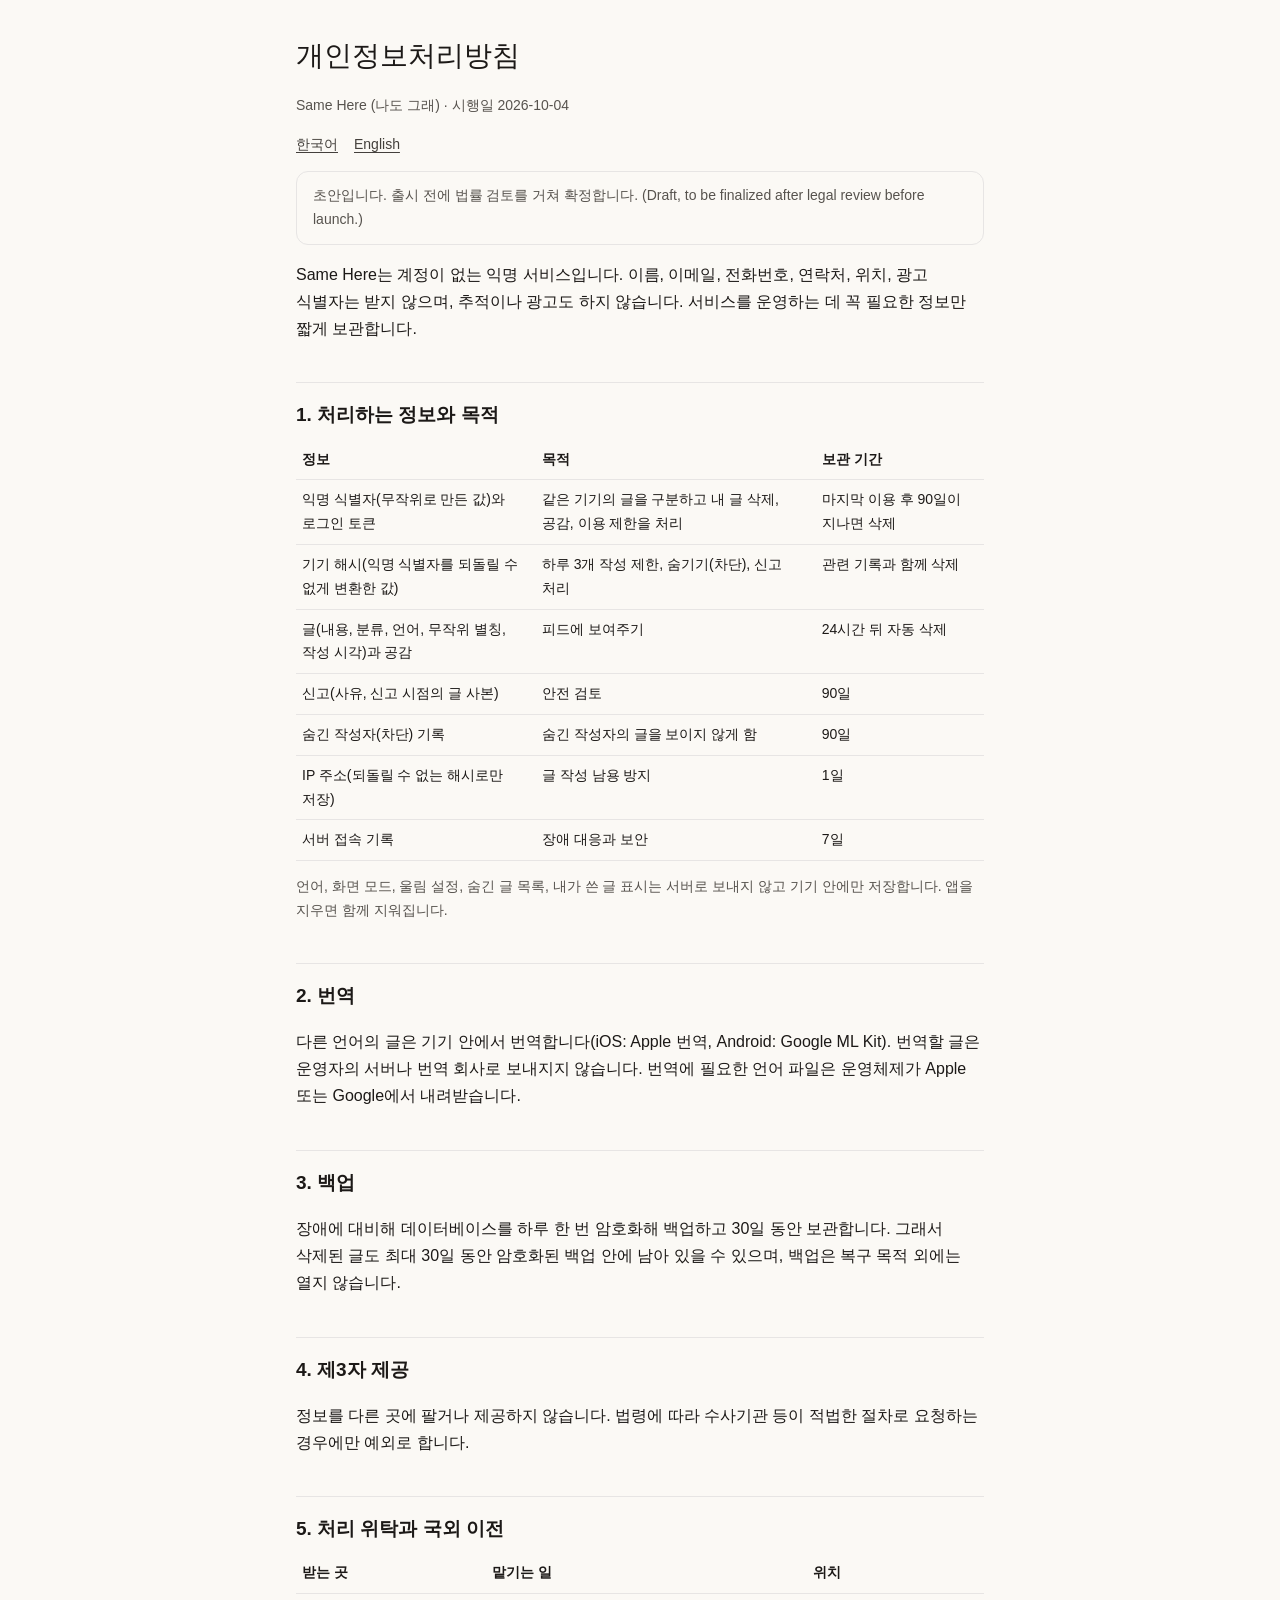
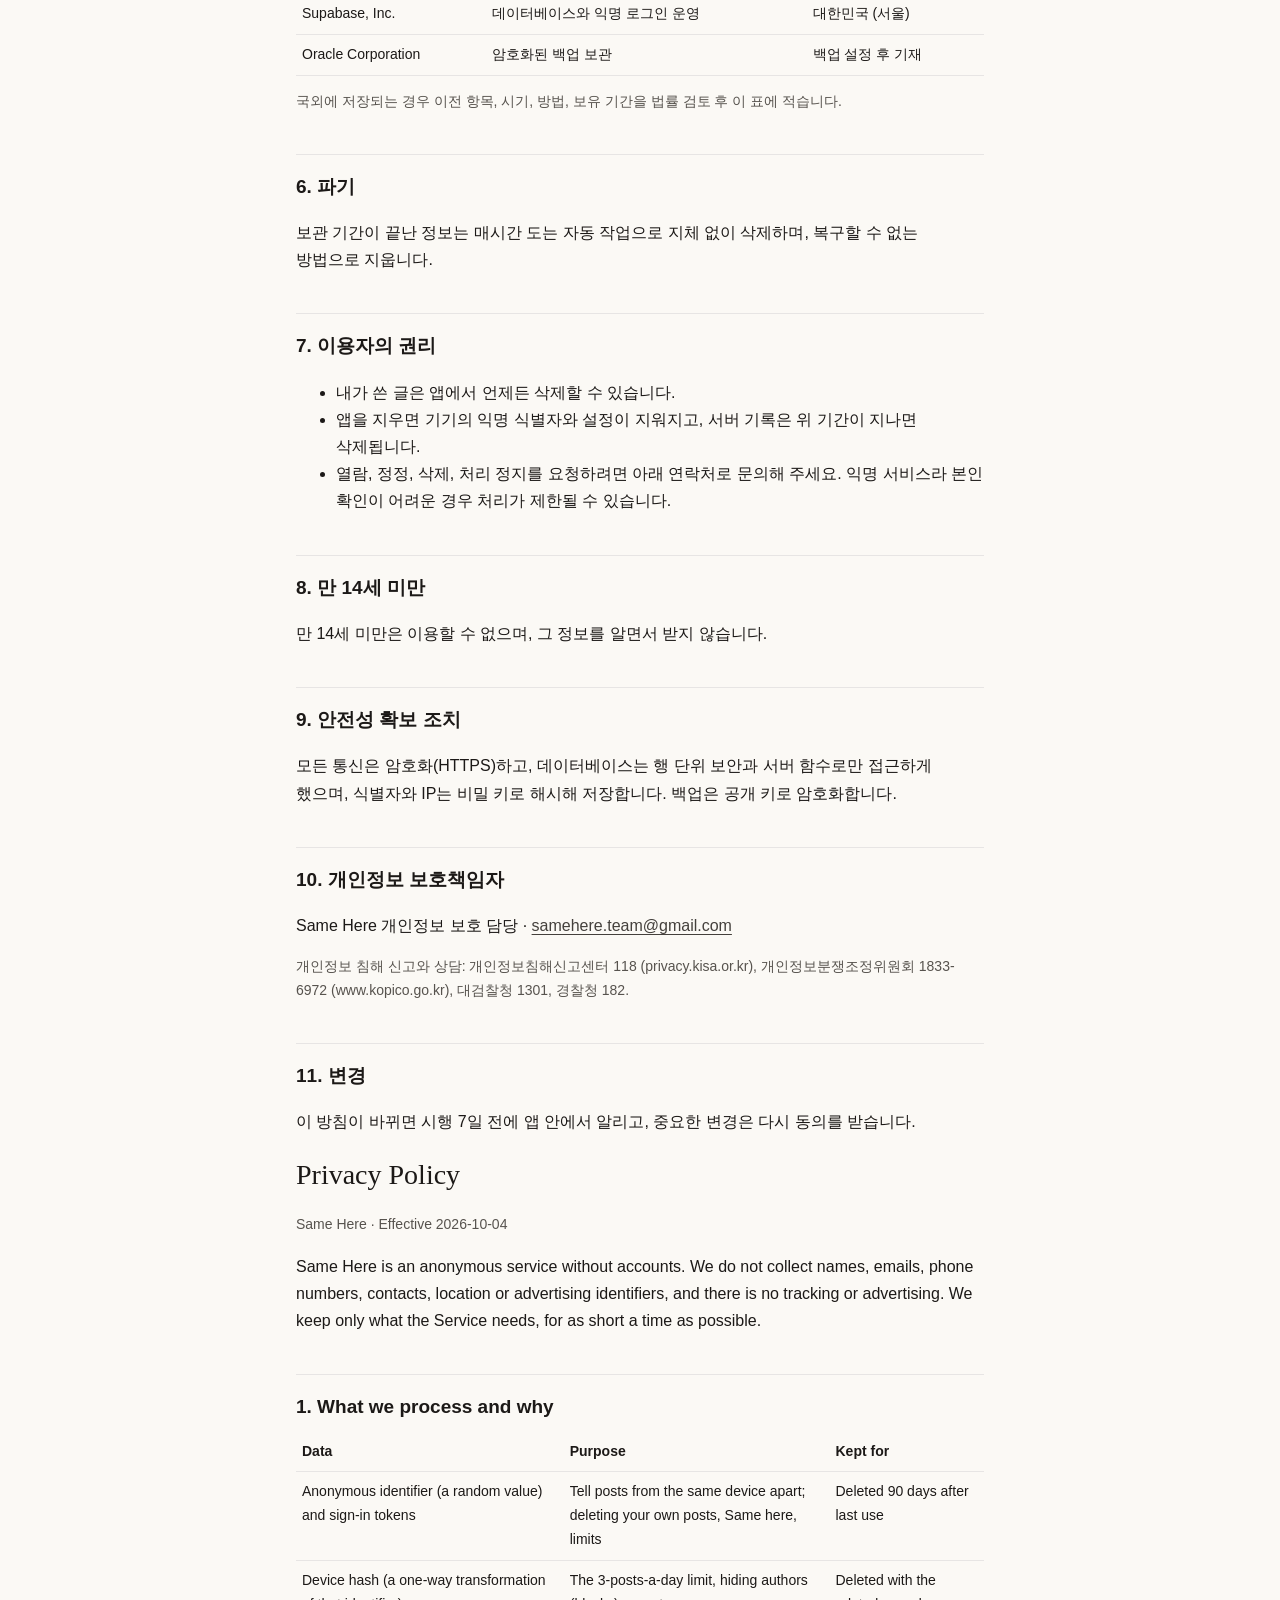
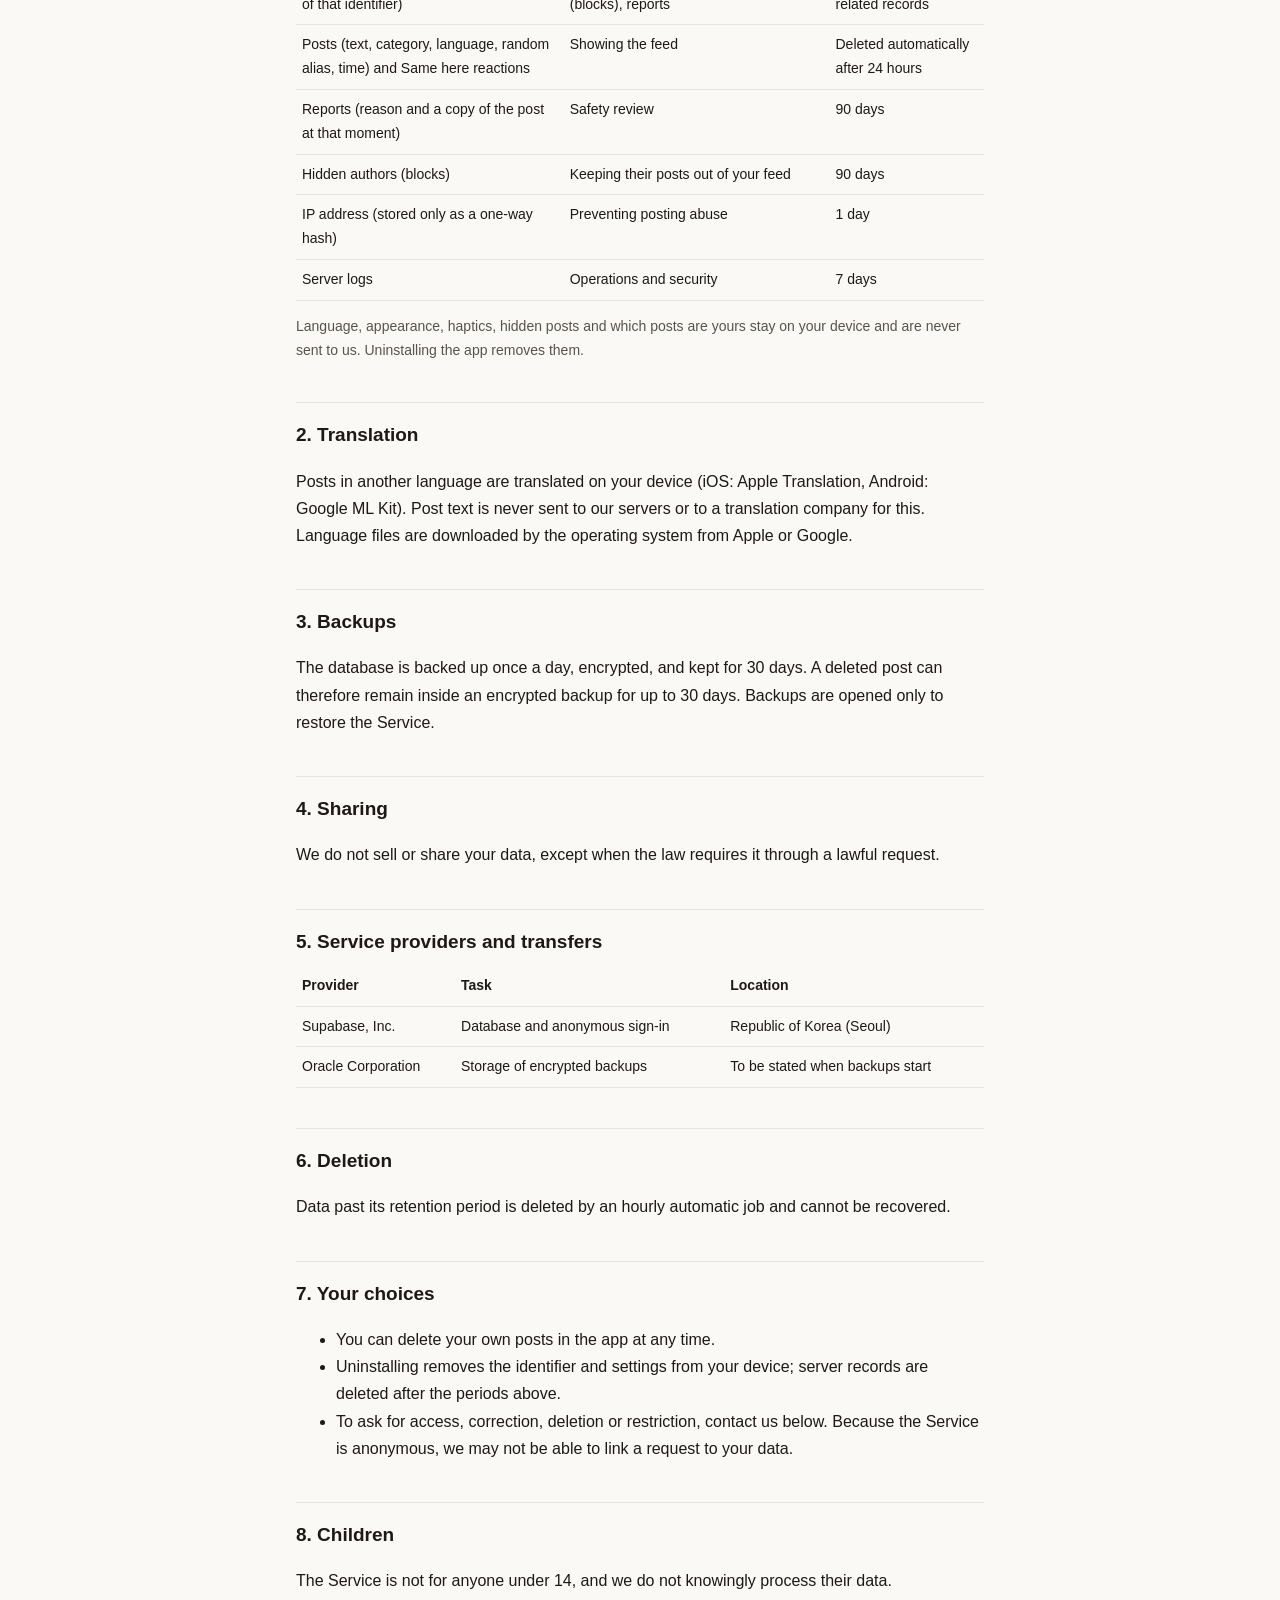
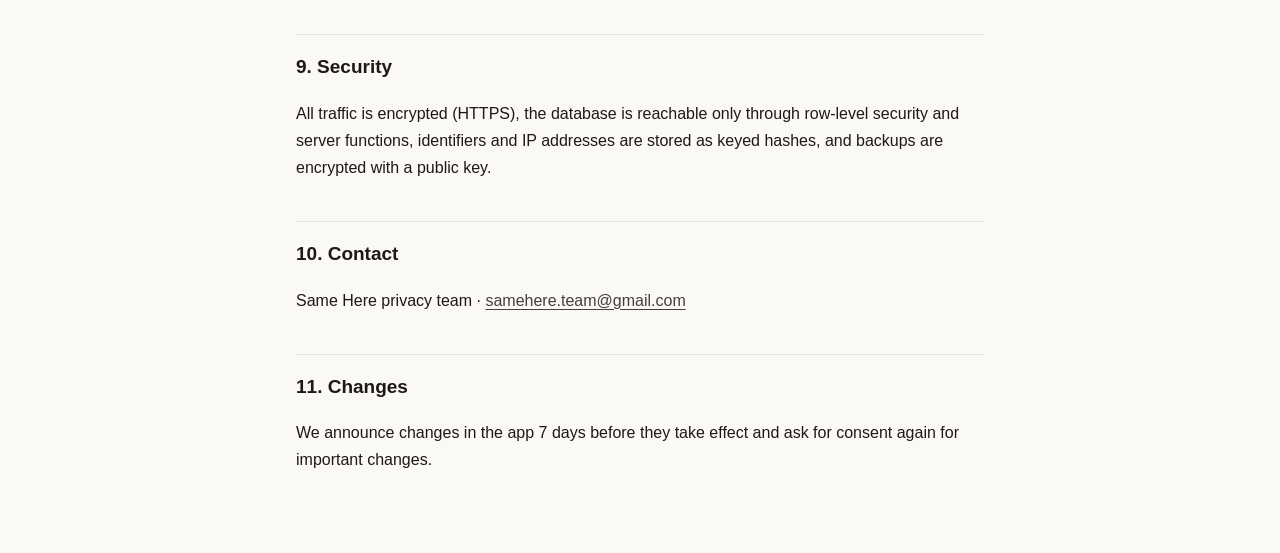
==== privacy.html @ fe58e5ba "Add files via upload" ====
<!doctype html>
<html lang="ko">
  <head>
    <meta charset="utf-8" />
    <meta name="viewport" content="width=device-width, initial-scale=1" />
    <title>개인정보처리방침 / Privacy Policy · Same Here</title>
    <link rel="stylesheet" href="style.css" />
  </head>
  <body>
    <main>
      <h1>개인정보처리방침</h1>
      <p class="meta">Same Here (나도 그래) · 시행일 2026-10-04</p>
      <nav class="lang"><a href="#ko">한국어</a><a href="#en">English</a></nav>
      <p class="draft">
        초안입니다. 출시 전에 법률 검토를 거쳐 확정합니다. (Draft, to be finalized after legal
        review before launch.)
      </p>

      <section id="ko" lang="ko">
        <p>
          Same Here는 계정이 없는 익명 서비스입니다. 이름, 이메일, 전화번호, 연락처, 위치, 광고
          식별자는 받지 않으며, 추적이나 광고도 하지 않습니다. 서비스를 운영하는 데 꼭 필요한 정보만
          짧게 보관합니다.
        </p>

        <h2>1. 처리하는 정보와 목적</h2>
        <table>
          <tr>
            <th>정보</th>
            <th>목적</th>
            <th>보관 기간</th>
          </tr>
          <tr>
            <td>익명 식별자(무작위로 만든 값)와 로그인 토큰</td>
            <td>같은 기기의 글을 구분하고 내 글 삭제, 공감, 이용 제한을 처리</td>
            <td>마지막 이용 후 90일이 지나면 삭제</td>
          </tr>
          <tr>
            <td>기기 해시(익명 식별자를 되돌릴 수 없게 변환한 값)</td>
            <td>하루 3개 작성 제한, 숨기기(차단), 신고 처리</td>
            <td>관련 기록과 함께 삭제</td>
          </tr>
          <tr>
            <td>글(내용, 분류, 언어, 무작위 별칭, 작성 시각)과 공감</td>
            <td>피드에 보여주기</td>
            <td>24시간 뒤 자동 삭제</td>
          </tr>
          <tr>
            <td>신고(사유, 신고 시점의 글 사본)</td>
            <td>안전 검토</td>
            <td>90일</td>
          </tr>
          <tr>
            <td>숨긴 작성자(차단) 기록</td>
            <td>숨긴 작성자의 글을 보이지 않게 함</td>
            <td>90일</td>
          </tr>
          <tr>
            <td>IP 주소(되돌릴 수 없는 해시로만 저장)</td>
            <td>글 작성 남용 방지</td>
            <td>1일</td>
          </tr>
          <tr>
            <td>서버 접속 기록</td>
            <td>장애 대응과 보안</td>
            <td>7일</td>
          </tr>
        </table>
        <p class="note">
          언어, 화면 모드, 울림 설정, 숨긴 글 목록, 내가 쓴 글 표시는 서버로 보내지 않고 기기 안에만
          저장합니다. 앱을 지우면 함께 지워집니다.
        </p>

        <h2>2. 번역</h2>
        <p>
          다른 언어의 글은 기기 안에서 번역합니다(iOS: Apple 번역, Android: Google ML Kit). 번역할
          글은 운영자의 서버나 번역 회사로 보내지지 않습니다. 번역에 필요한 언어 파일은 운영체제가
          Apple 또는 Google에서 내려받습니다.
        </p>

        <h2>3. 백업</h2>
        <p>
          장애에 대비해 데이터베이스를 하루 한 번 암호화해 백업하고 30일 동안 보관합니다. 그래서
          삭제된 글도 최대 30일 동안 암호화된 백업 안에 남아 있을 수 있으며, 백업은 복구 목적 외에는
          열지 않습니다.
        </p>

        <h2>4. 제3자 제공</h2>
        <p>
          정보를 다른 곳에 팔거나 제공하지 않습니다. 법령에 따라 수사기관 등이 적법한 절차로
          요청하는 경우에만 예외로 합니다.
        </p>

        <h2>5. 처리 위탁과 국외 이전</h2>
        <table>
          <tr>
            <th>받는 곳</th>
            <th>맡기는 일</th>
            <th>위치</th>
          </tr>
          <tr>
            <td>Supabase, Inc.</td>
            <td>데이터베이스와 익명 로그인 운영</td>
            <td>대한민국 (서울)</td>
          </tr>
          <tr>
            <td>Oracle Corporation</td>
            <td>암호화된 백업 보관</td>
            <td>백업 설정 후 기재</td>
          </tr>
        </table>
        <p class="note">
          국외에 저장되는 경우 이전 항목, 시기, 방법, 보유 기간을 법률 검토 후 이 표에 적습니다.
        </p>

        <h2>6. 파기</h2>
        <p>
          보관 기간이 끝난 정보는 매시간 도는 자동 작업으로 지체 없이 삭제하며, 복구할 수 없는
          방법으로 지웁니다.
        </p>

        <h2>7. 이용자의 권리</h2>
        <ul>
          <li>내가 쓴 글은 앱에서 언제든 삭제할 수 있습니다.</li>
          <li>
            앱을 지우면 기기의 익명 식별자와 설정이 지워지고, 서버 기록은 위 기간이 지나면
            삭제됩니다.
          </li>
          <li>
            열람, 정정, 삭제, 처리 정지를 요청하려면 아래 연락처로 문의해 주세요. 익명 서비스라 본인
            확인이 어려운 경우 처리가 제한될 수 있습니다.
          </li>
        </ul>

        <h2>8. 만 14세 미만</h2>
        <p>만 14세 미만은 이용할 수 없으며, 그 정보를 알면서 받지 않습니다.</p>

        <h2>9. 안전성 확보 조치</h2>
        <p>
          모든 통신은 암호화(HTTPS)하고, 데이터베이스는 행 단위 보안과 서버 함수로만 접근하게
          했으며, 식별자와 IP는 비밀 키로 해시해 저장합니다. 백업은 공개 키로 암호화합니다.
        </p>

        <h2>10. 개인정보 보호책임자</h2>
        <p>
          Same Here 개인정보 보호 담당 ·
          <a href="mailto:samehere.team@gmail.com">samehere.team@gmail.com</a>
        </p>
        <p class="note">
          개인정보 침해 신고와 상담: 개인정보침해신고센터 118 (privacy.kisa.or.kr),
          개인정보분쟁조정위원회 1833-6972 (www.kopico.go.kr), 대검찰청 1301, 경찰청 182.
        </p>

        <h2>11. 변경</h2>
        <p>이 방침이 바뀌면 시행 7일 전에 앱 안에서 알리고, 중요한 변경은 다시 동의를 받습니다.</p>
      </section>

      <section id="en" lang="en">
        <h1>Privacy Policy</h1>
        <p class="meta">Same Here · Effective 2026-10-04</p>
        <p>
          Same Here is an anonymous service without accounts. We do not collect names, emails, phone
          numbers, contacts, location or advertising identifiers, and there is no tracking or
          advertising. We keep only what the Service needs, for as short a time as possible.
        </p>

        <h2>1. What we process and why</h2>
        <table>
          <tr>
            <th>Data</th>
            <th>Purpose</th>
            <th>Kept for</th>
          </tr>
          <tr>
            <td>Anonymous identifier (a random value) and sign-in tokens</td>
            <td>
              Tell posts from the same device apart; deleting your own posts, Same here, limits
            </td>
            <td>Deleted 90 days after last use</td>
          </tr>
          <tr>
            <td>Device hash (a one-way transformation of that identifier)</td>
            <td>The 3-posts-a-day limit, hiding authors (blocks), reports</td>
            <td>Deleted with the related records</td>
          </tr>
          <tr>
            <td>Posts (text, category, language, random alias, time) and Same here reactions</td>
            <td>Showing the feed</td>
            <td>Deleted automatically after 24 hours</td>
          </tr>
          <tr>
            <td>Reports (reason and a copy of the post at that moment)</td>
            <td>Safety review</td>
            <td>90 days</td>
          </tr>
          <tr>
            <td>Hidden authors (blocks)</td>
            <td>Keeping their posts out of your feed</td>
            <td>90 days</td>
          </tr>
          <tr>
            <td>IP address (stored only as a one-way hash)</td>
            <td>Preventing posting abuse</td>
            <td>1 day</td>
          </tr>
          <tr>
            <td>Server logs</td>
            <td>Operations and security</td>
            <td>7 days</td>
          </tr>
        </table>
        <p class="note">
          Language, appearance, haptics, hidden posts and which posts are yours stay on your device
          and are never sent to us. Uninstalling the app removes them.
        </p>

        <h2>2. Translation</h2>
        <p>
          Posts in another language are translated on your device (iOS: Apple Translation, Android:
          Google ML Kit). Post text is never sent to our servers or to a translation company for
          this. Language files are downloaded by the operating system from Apple or Google.
        </p>

        <h2>3. Backups</h2>
        <p>
          The database is backed up once a day, encrypted, and kept for 30 days. A deleted post can
          therefore remain inside an encrypted backup for up to 30 days. Backups are opened only to
          restore the Service.
        </p>

        <h2>4. Sharing</h2>
        <p>
          We do not sell or share your data, except when the law requires it through a lawful
          request.
        </p>

        <h2>5. Service providers and transfers</h2>
        <table>
          <tr>
            <th>Provider</th>
            <th>Task</th>
            <th>Location</th>
          </tr>
          <tr>
            <td>Supabase, Inc.</td>
            <td>Database and anonymous sign-in</td>
            <td>Republic of Korea (Seoul)</td>
          </tr>
          <tr>
            <td>Oracle Corporation</td>
            <td>Storage of encrypted backups</td>
            <td>To be stated when backups start</td>
          </tr>
        </table>

        <h2>6. Deletion</h2>
        <p>
          Data past its retention period is deleted by an hourly automatic job and cannot be
          recovered.
        </p>

        <h2>7. Your choices</h2>
        <ul>
          <li>You can delete your own posts in the app at any time.</li>
          <li>
            Uninstalling removes the identifier and settings from your device; server records are
            deleted after the periods above.
          </li>
          <li>
            To ask for access, correction, deletion or restriction, contact us below. Because the
            Service is anonymous, we may not be able to link a request to your data.
          </li>
        </ul>

        <h2>8. Children</h2>
        <p>The Service is not for anyone under 14, and we do not knowingly process their data.</p>

        <h2>9. Security</h2>
        <p>
          All traffic is encrypted (HTTPS), the database is reachable only through row-level
          security and server functions, identifiers and IP addresses are stored as keyed hashes,
          and backups are encrypted with a public key.
        </p>

        <h2>10. Contact</h2>
        <p>
          Same Here privacy team ·
          <a href="mailto:samehere.team@gmail.com">samehere.team@gmail.com</a>
        </p>

        <h2>11. Changes</h2>
        <p>
          We announce changes in the app 7 days before they take effect and ask for consent again
          for important changes.
        </p>
      </section>
    </main>
  </body>
</html>
---- style.css ----
/* Same Here static pages (roadmap 5.2, D-141). Palette from 02_BRAND_IDENTITY.md; no blue,
   no web fonts, no scripts, no trackers. */
:root {
  --canvas: #fbf9f5;
  --ink: #1c1917;
  --muted: #57534e;
  --line: #e7e5e4;
  --accent: #44403c;
}
@media (prefers-color-scheme: dark) {
  :root {
    --canvas: #161615;
    --ink: #f5f5f4;
    --muted: #a8a29e;
    --line: #292524;
    --accent: #d6d3d1;
  }
}
* {
  box-sizing: border-box;
}
body {
  margin: 0;
  background: var(--canvas);
  color: var(--ink);
  font-family:
    -apple-system, BlinkMacSystemFont, 'Apple SD Gothic Neo', 'Pretendard', 'Noto Sans KR',
    'Segoe UI', sans-serif;
  font-size: 16px;
  line-height: 1.7;
  word-break: keep-all;
}
main {
  max-width: 720px;
  margin: 0 auto;
  padding: 32px 16px 64px;
}
h1 {
  font-family: Georgia, 'Times New Roman', serif;
  font-weight: 500;
  font-size: 28px;
  margin: 0 0 4px;
}
h2 {
  font-size: 19px;
  margin: 40px 0 8px;
  padding-top: 16px;
  border-top: 1px solid var(--line);
}
h3 {
  font-size: 16px;
  margin: 24px 0 4px;
}
p,
li {
  color: var(--ink);
}
.meta,
.note {
  color: var(--muted);
  font-size: 14px;
}
a {
  color: var(--accent);
  text-decoration: underline;
  text-underline-offset: 3px;
}
nav.lang {
  display: flex;
  gap: 16px;
  margin: 16px 0 8px;
  font-size: 14px;
}
.draft {
  border: 1px solid var(--line);
  border-radius: 12px;
  padding: 12px 16px;
  color: var(--muted);
  font-size: 14px;
}
table {
  border-collapse: collapse;
  width: 100%;
  font-size: 14px;
}
th,
td {
  border-bottom: 1px solid var(--line);
  padding: 8px 6px;
  text-align: left;
  vertical-align: top;
}
.disclaimer {
  font-size: 13px;
  color: var(--muted);
}
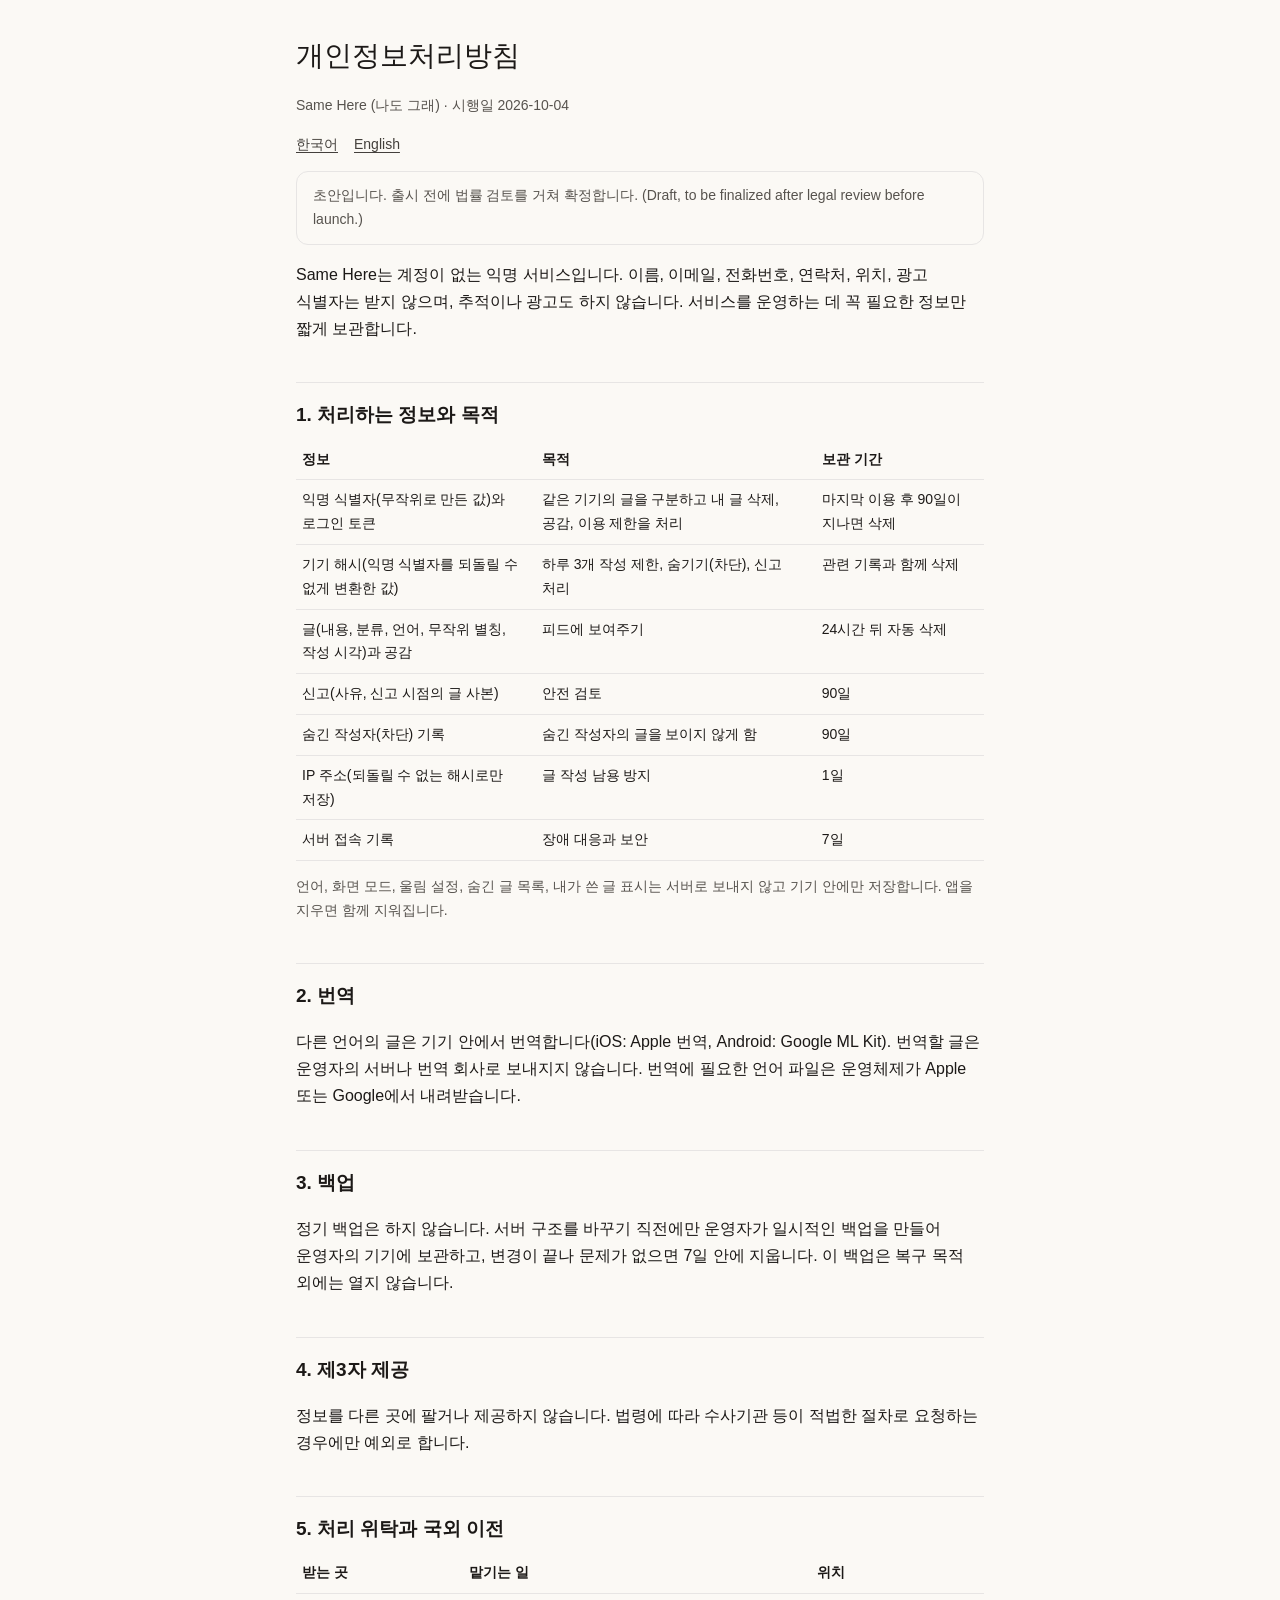
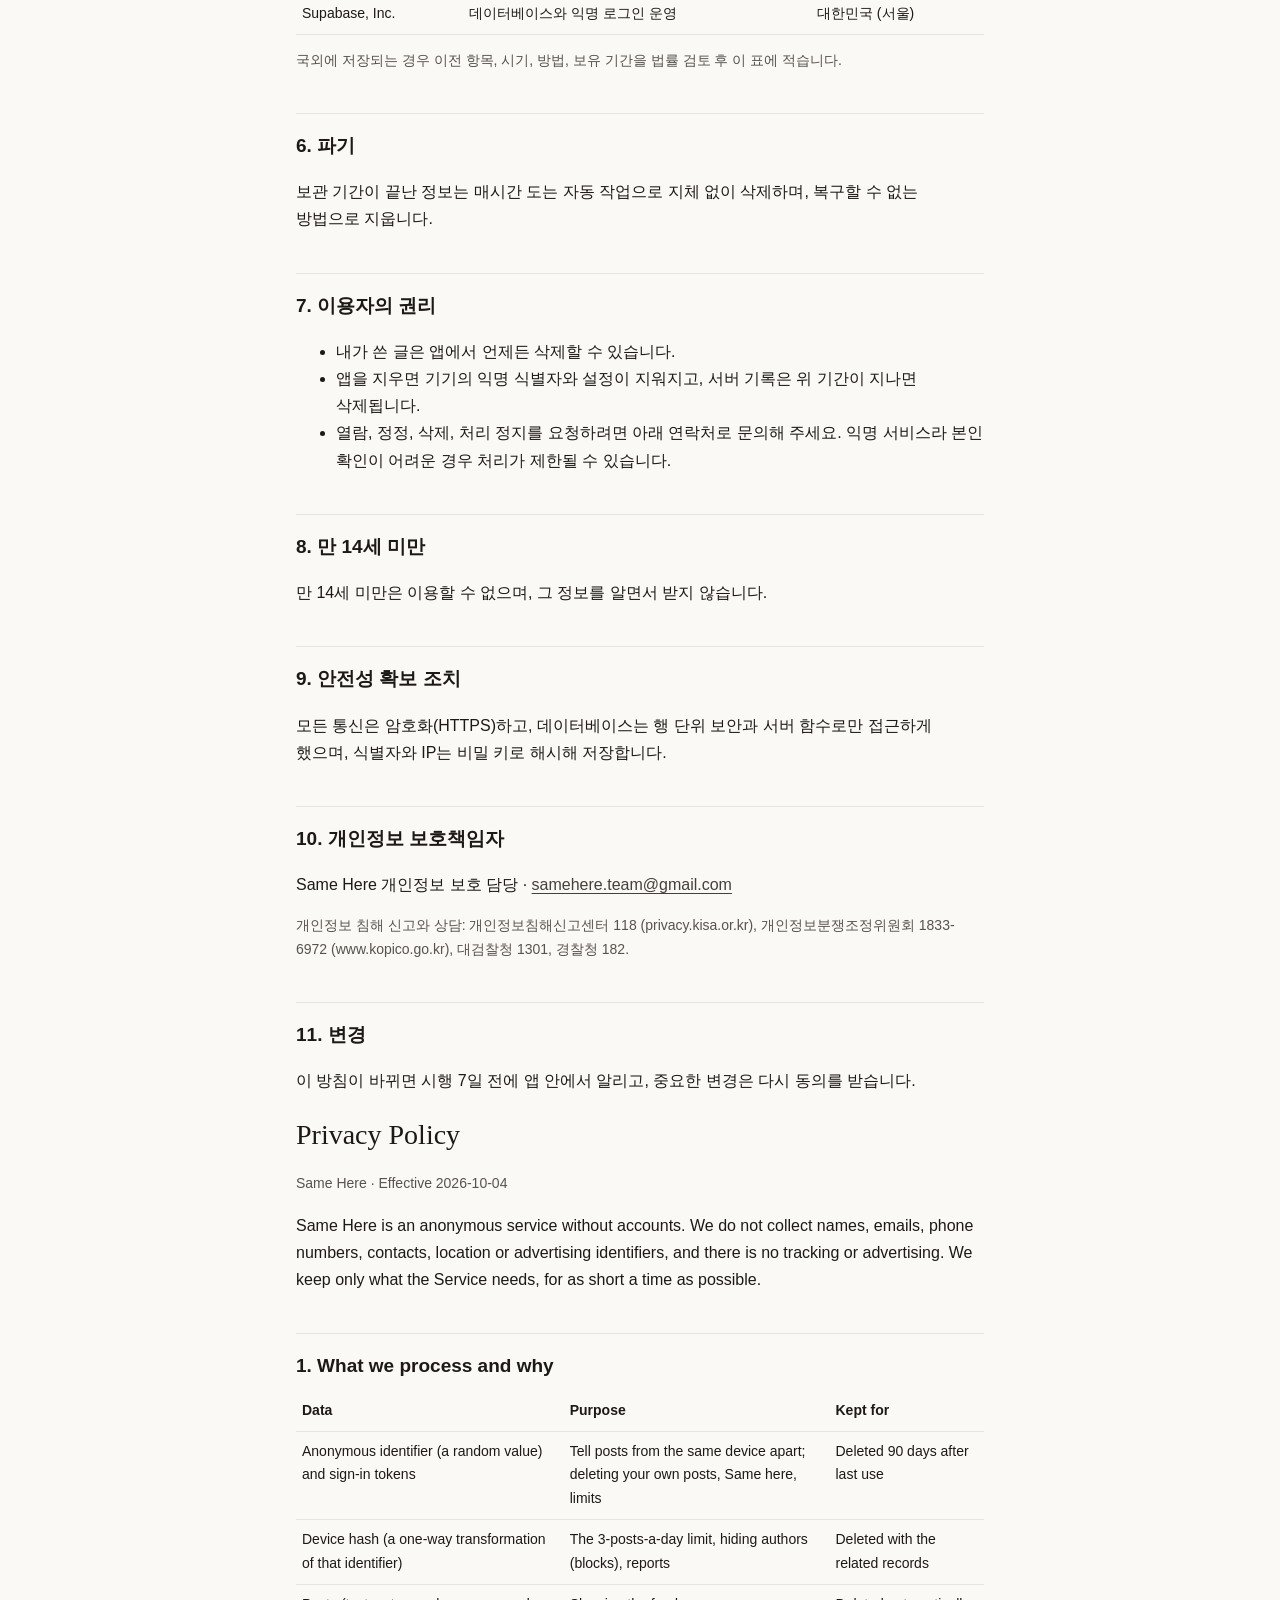
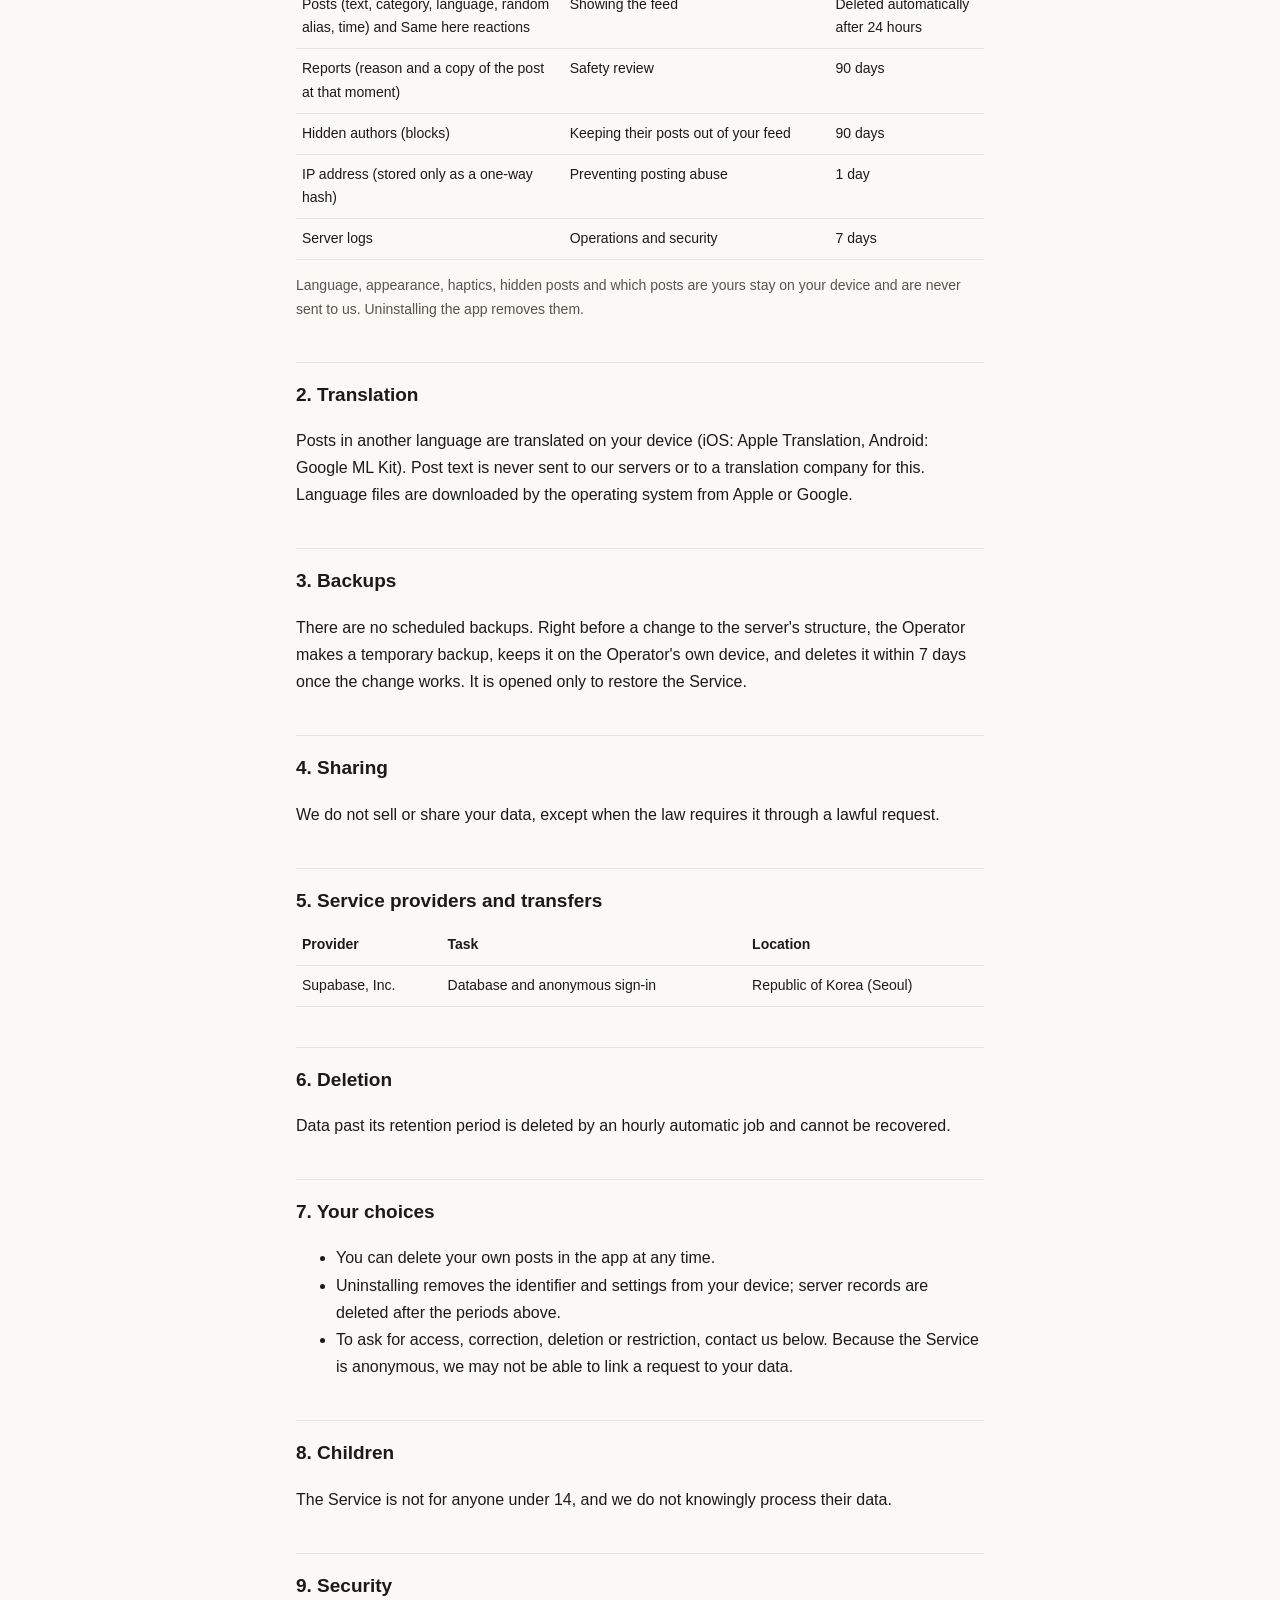
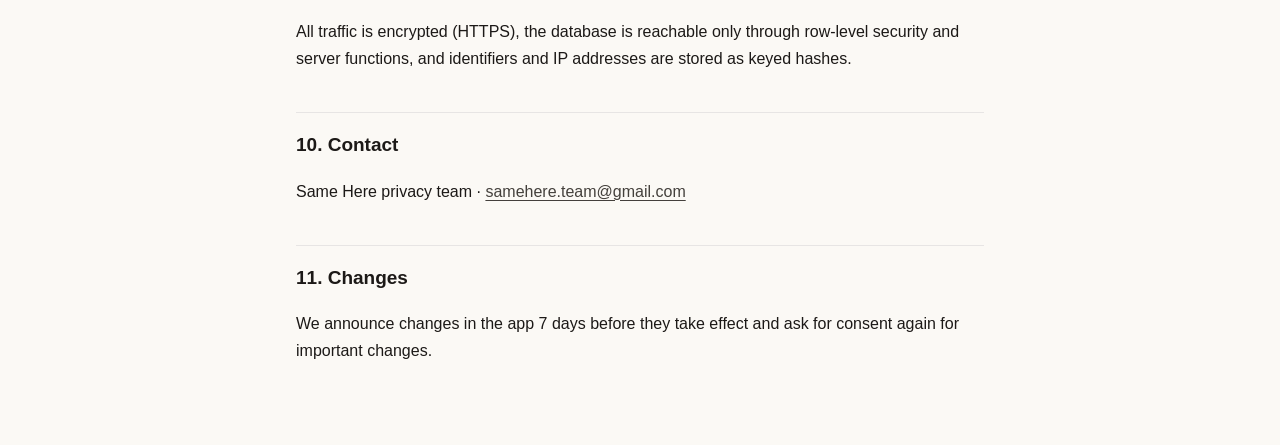
==== commit 9078cbe6: "Add files via upload" ====
--- a/privacy.html
+++ b/privacy.html
@@ -80,9 +80,9 @@
 
         <h2>3. 백업</h2>
         <p>
-          장애에 대비해 데이터베이스를 하루 한 번 암호화해 백업하고 30일 동안 보관합니다. 그래서
-          삭제된 글도 최대 30일 동안 암호화된 백업 안에 남아 있을 수 있으며, 백업은 복구 목적 외에는
-          열지 않습니다.
+          정기 백업은 하지 않습니다. 서버 구조를 바꾸기 직전에만 운영자가 일시적인 백업을 만들어
+          운영자의 기기에 보관하고, 변경이 끝나 문제가 없으면 7일 안에 지웁니다. 이 백업은 복구 목적
+          외에는 열지 않습니다.
         </p>
 
         <h2>4. 제3자 제공</h2>
@@ -103,11 +103,6 @@
             <td>데이터베이스와 익명 로그인 운영</td>
             <td>대한민국 (서울)</td>
           </tr>
-          <tr>
-            <td>Oracle Corporation</td>
-            <td>암호화된 백업 보관</td>
-            <td>백업 설정 후 기재</td>
-          </tr>
         </table>
         <p class="note">
           국외에 저장되는 경우 이전 항목, 시기, 방법, 보유 기간을 법률 검토 후 이 표에 적습니다.
@@ -138,7 +133,7 @@
         <h2>9. 안전성 확보 조치</h2>
         <p>
           모든 통신은 암호화(HTTPS)하고, 데이터베이스는 행 단위 보안과 서버 함수로만 접근하게
-          했으며, 식별자와 IP는 비밀 키로 해시해 저장합니다. 백업은 공개 키로 암호화합니다.
+          했으며, 식별자와 IP는 비밀 키로 해시해 저장합니다.
         </p>
 
         <h2>10. 개인정보 보호책임자</h2>
@@ -223,9 +218,9 @@
 
         <h2>3. Backups</h2>
         <p>
-          The database is backed up once a day, encrypted, and kept for 30 days. A deleted post can
-          therefore remain inside an encrypted backup for up to 30 days. Backups are opened only to
-          restore the Service.
+          There are no scheduled backups. Right before a change to the server's structure, the
+          Operator makes a temporary backup, keeps it on the Operator's own device, and deletes it
+          within 7 days once the change works. It is opened only to restore the Service.
         </p>
 
         <h2>4. Sharing</h2>
@@ -246,11 +241,6 @@
             <td>Database and anonymous sign-in</td>
             <td>Republic of Korea (Seoul)</td>
           </tr>
-          <tr>
-            <td>Oracle Corporation</td>
-            <td>Storage of encrypted backups</td>
-            <td>To be stated when backups start</td>
-          </tr>
         </table>
 
         <h2>6. Deletion</h2>
@@ -278,8 +268,8 @@
         <h2>9. Security</h2>
         <p>
           All traffic is encrypted (HTTPS), the database is reachable only through row-level
-          security and server functions, identifiers and IP addresses are stored as keyed hashes,
-          and backups are encrypted with a public key.
+          security and server functions, and identifiers and IP addresses are stored as keyed
+          hashes.
         </p>
 
         <h2>10. Contact</h2>
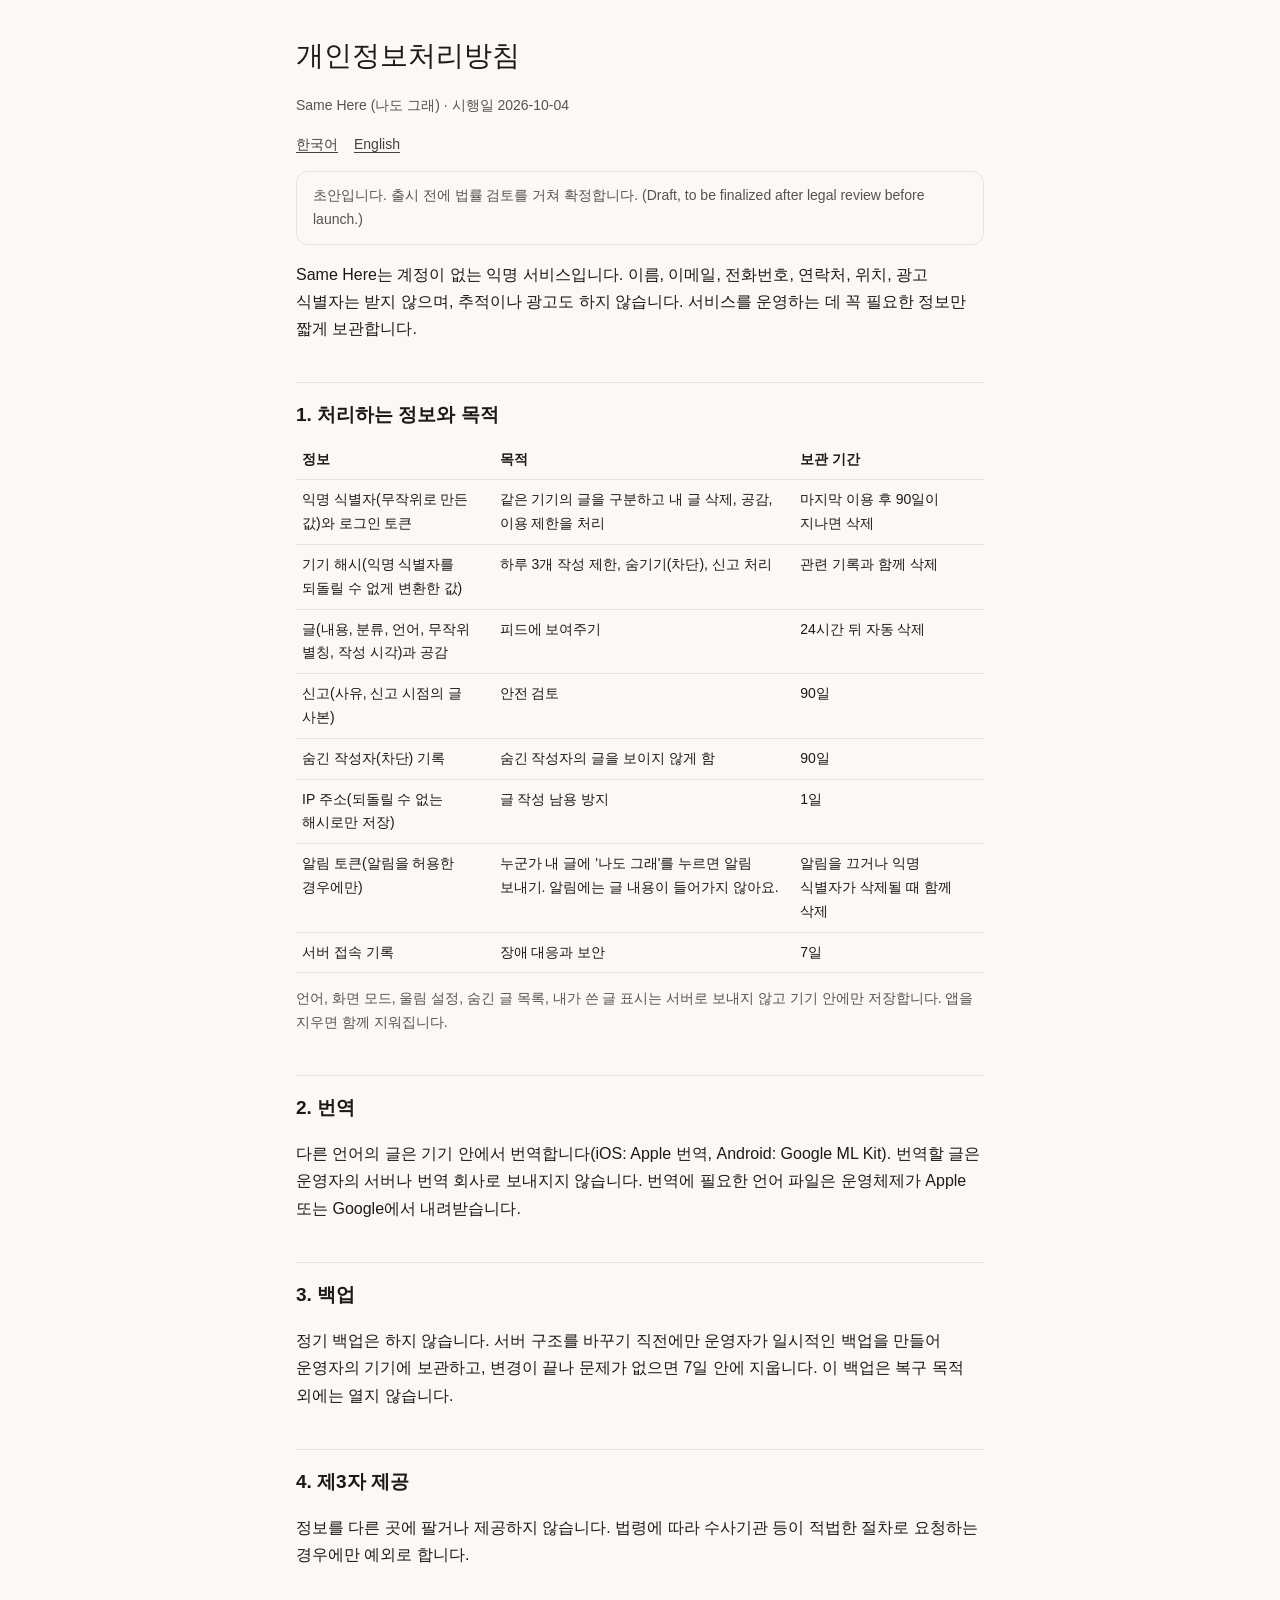
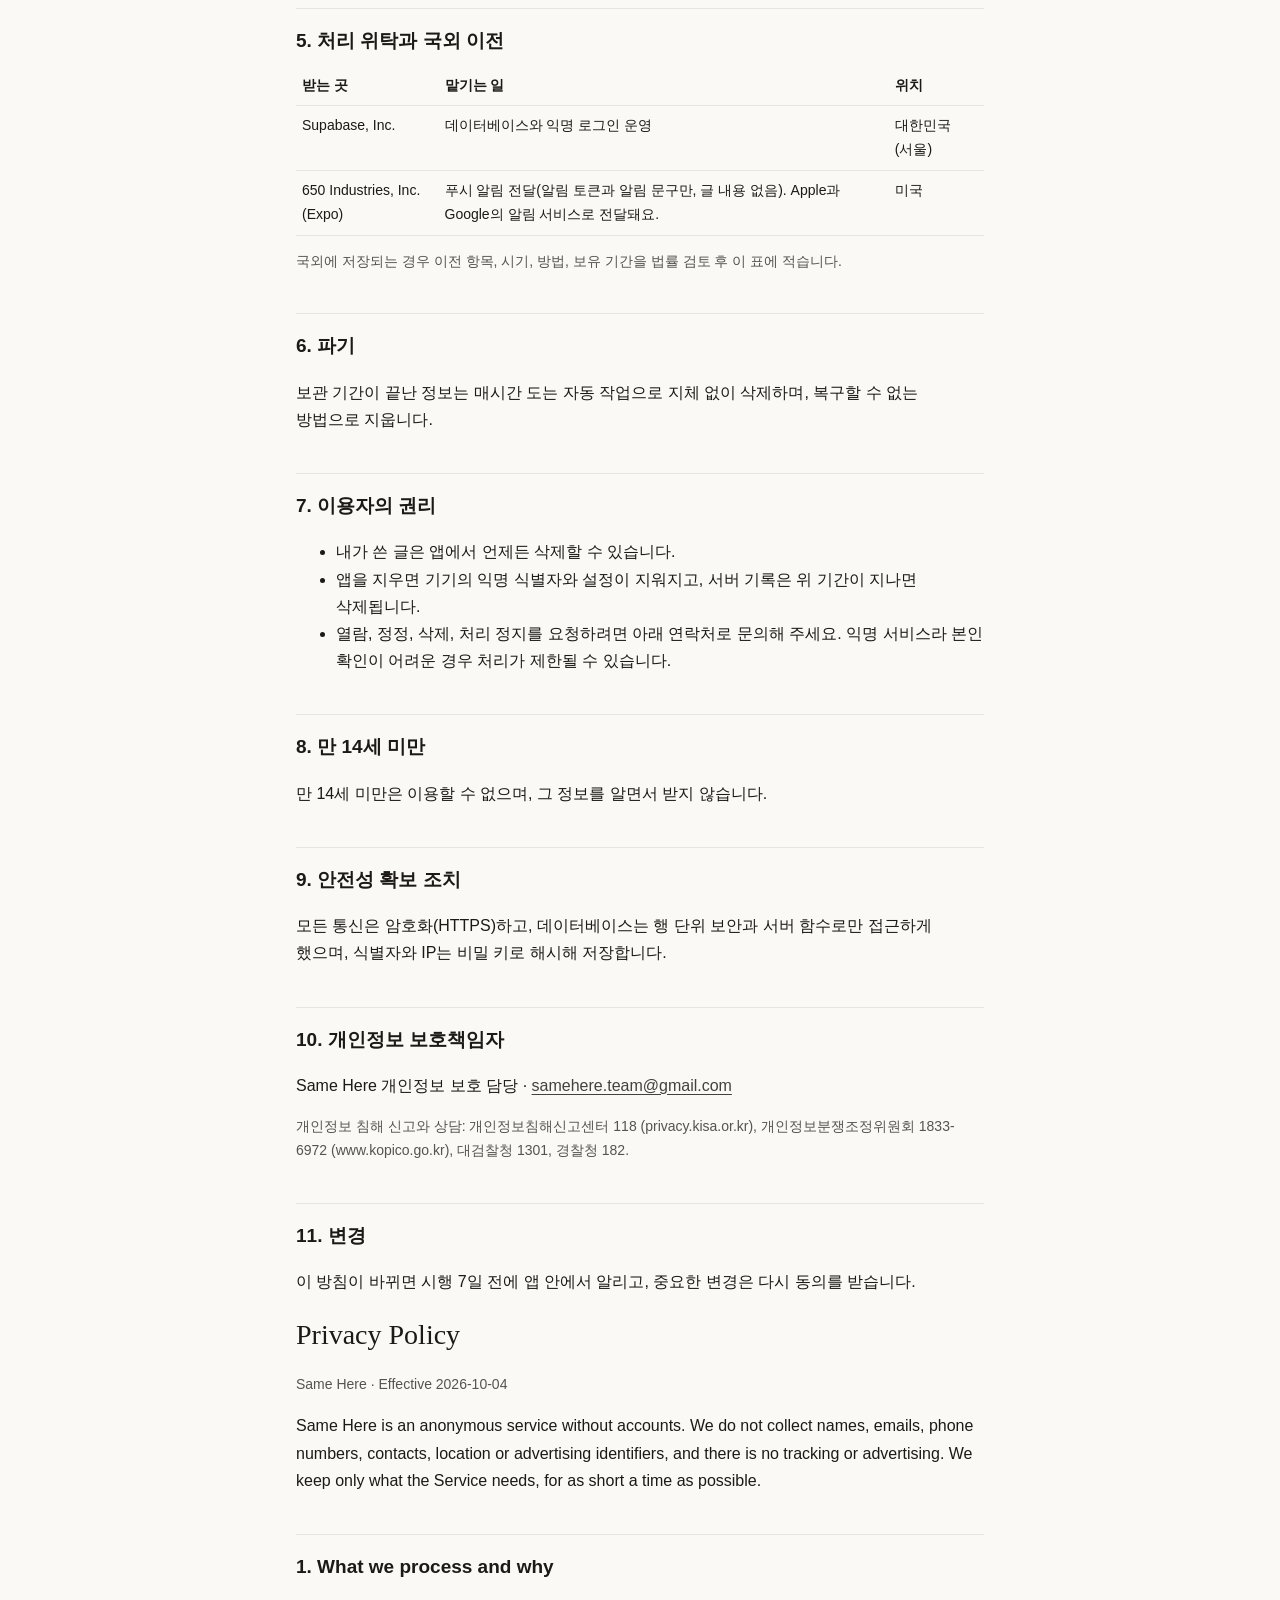
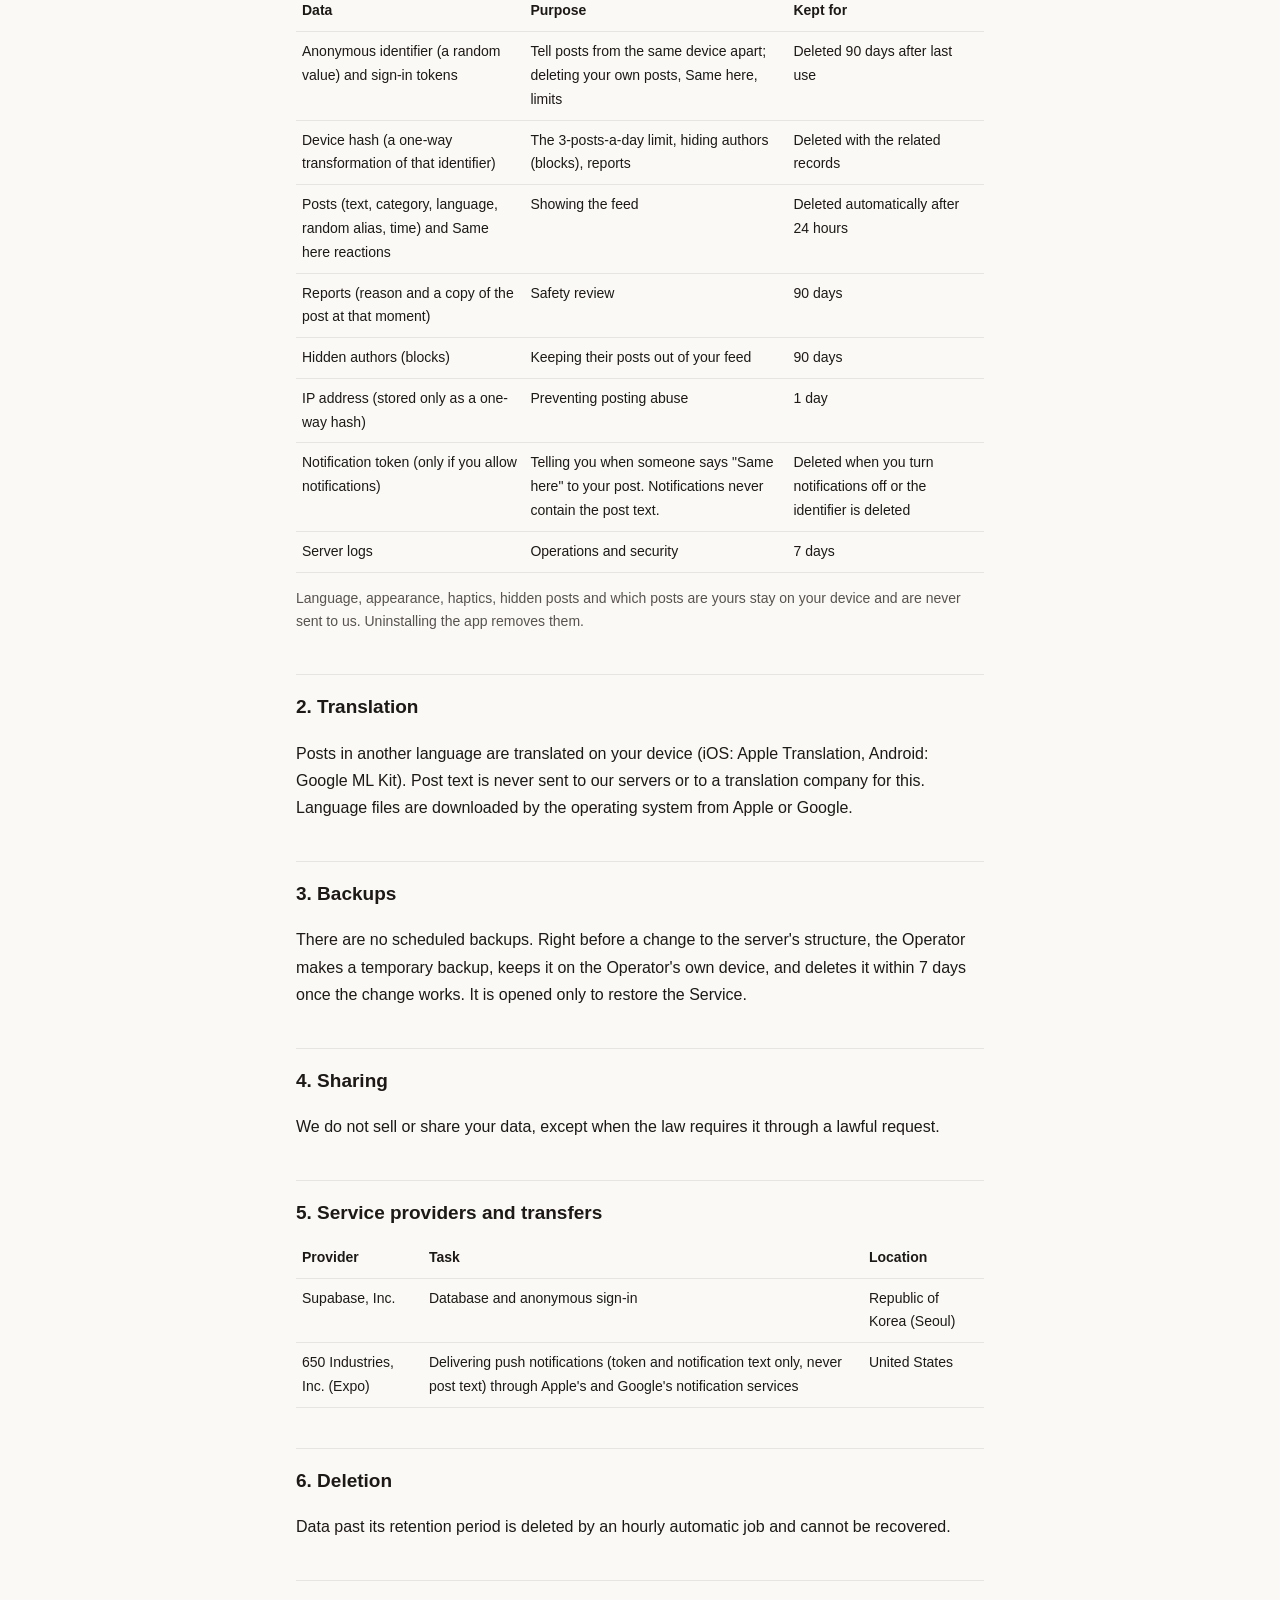
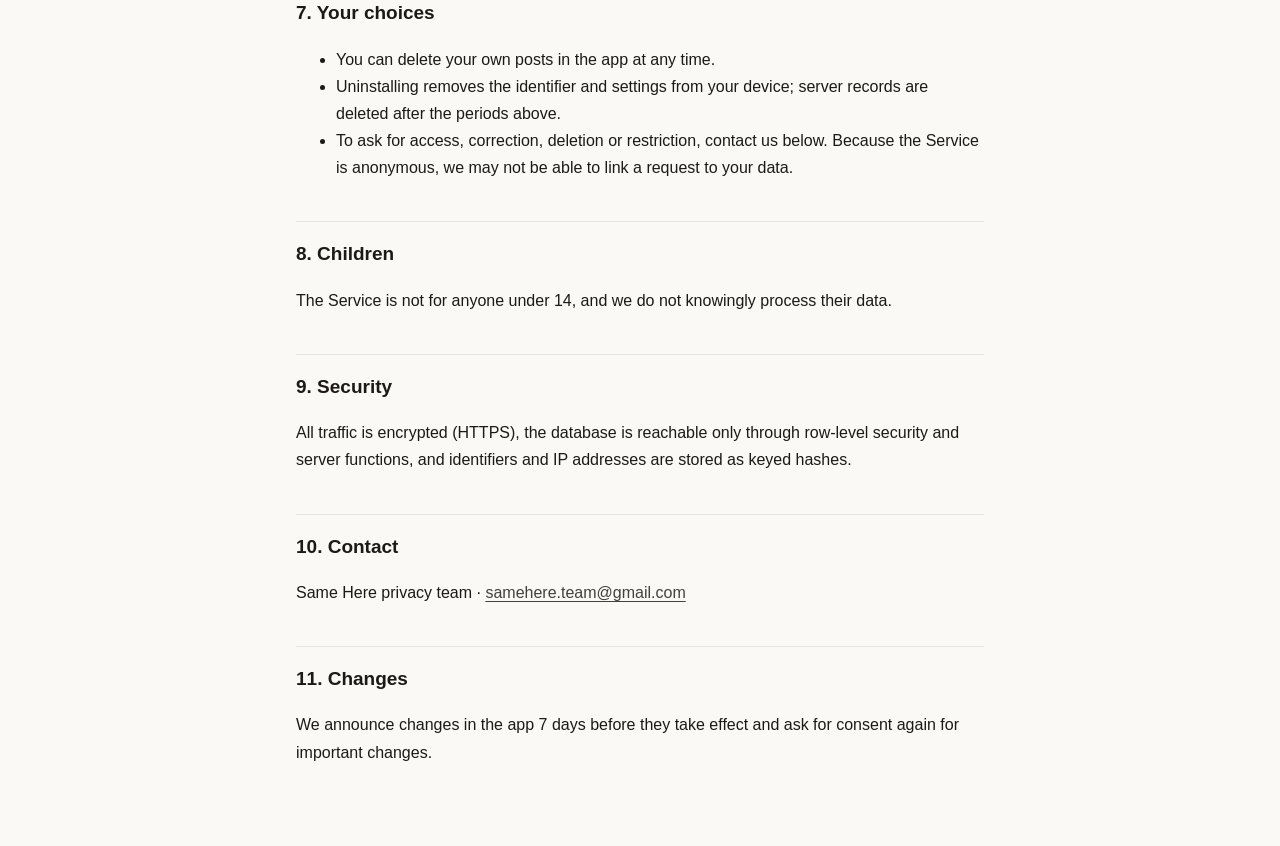
==== commit 6e252c0b: "Add files via upload" ====
--- a/privacy.html
+++ b/privacy.html
@@ -61,6 +61,13 @@
             <td>1일</td>
           </tr>
           <tr>
+            <td>알림 토큰(알림을 허용한 경우에만)</td>
+            <td>
+              누군가 내 글에 '나도 그래'를 누르면 알림 보내기. 알림에는 글 내용이 들어가지 않아요.
+            </td>
+            <td>알림을 끄거나 익명 식별자가 삭제될 때 함께 삭제</td>
+          </tr>
+          <tr>
             <td>서버 접속 기록</td>
             <td>장애 대응과 보안</td>
             <td>7일</td>
@@ -102,6 +109,14 @@
             <td>Supabase, Inc.</td>
             <td>데이터베이스와 익명 로그인 운영</td>
             <td>대한민국 (서울)</td>
+          </tr>
+          <tr>
+            <td>650 Industries, Inc. (Expo)</td>
+            <td>
+              푸시 알림 전달(알림 토큰과 알림 문구만, 글 내용 없음). Apple과 Google의 알림 서비스로
+              전달돼요.
+            </td>
+            <td>미국</td>
           </tr>
         </table>
         <p class="note">
@@ -199,6 +214,14 @@
             <td>1 day</td>
           </tr>
           <tr>
+            <td>Notification token (only if you allow notifications)</td>
+            <td>
+              Telling you when someone says "Same here" to your post. Notifications never contain
+              the post text.
+            </td>
+            <td>Deleted when you turn notifications off or the identifier is deleted</td>
+          </tr>
+          <tr>
             <td>Server logs</td>
             <td>Operations and security</td>
             <td>7 days</td>
@@ -240,6 +263,14 @@
             <td>Supabase, Inc.</td>
             <td>Database and anonymous sign-in</td>
             <td>Republic of Korea (Seoul)</td>
+          </tr>
+          <tr>
+            <td>650 Industries, Inc. (Expo)</td>
+            <td>
+              Delivering push notifications (token and notification text only, never post text)
+              through Apple's and Google's notification services
+            </td>
+            <td>United States</td>
           </tr>
         </table>
 
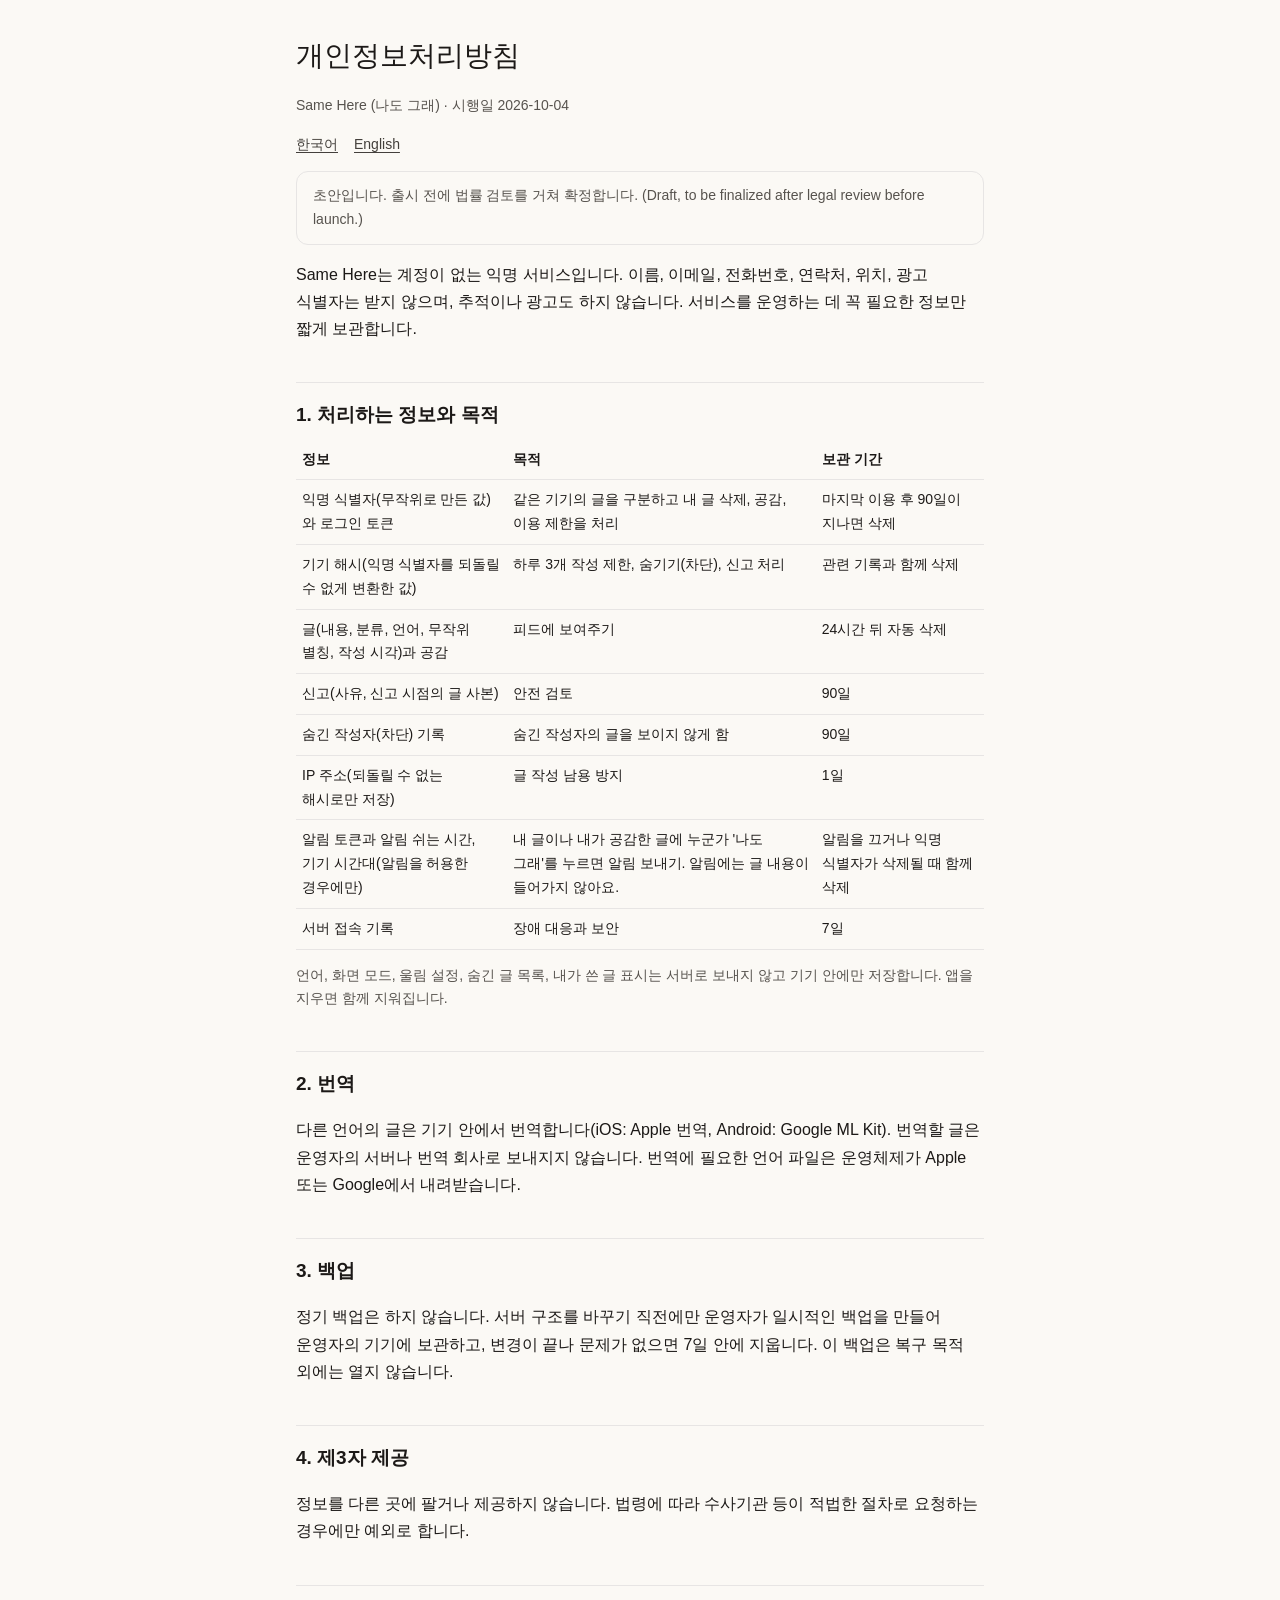
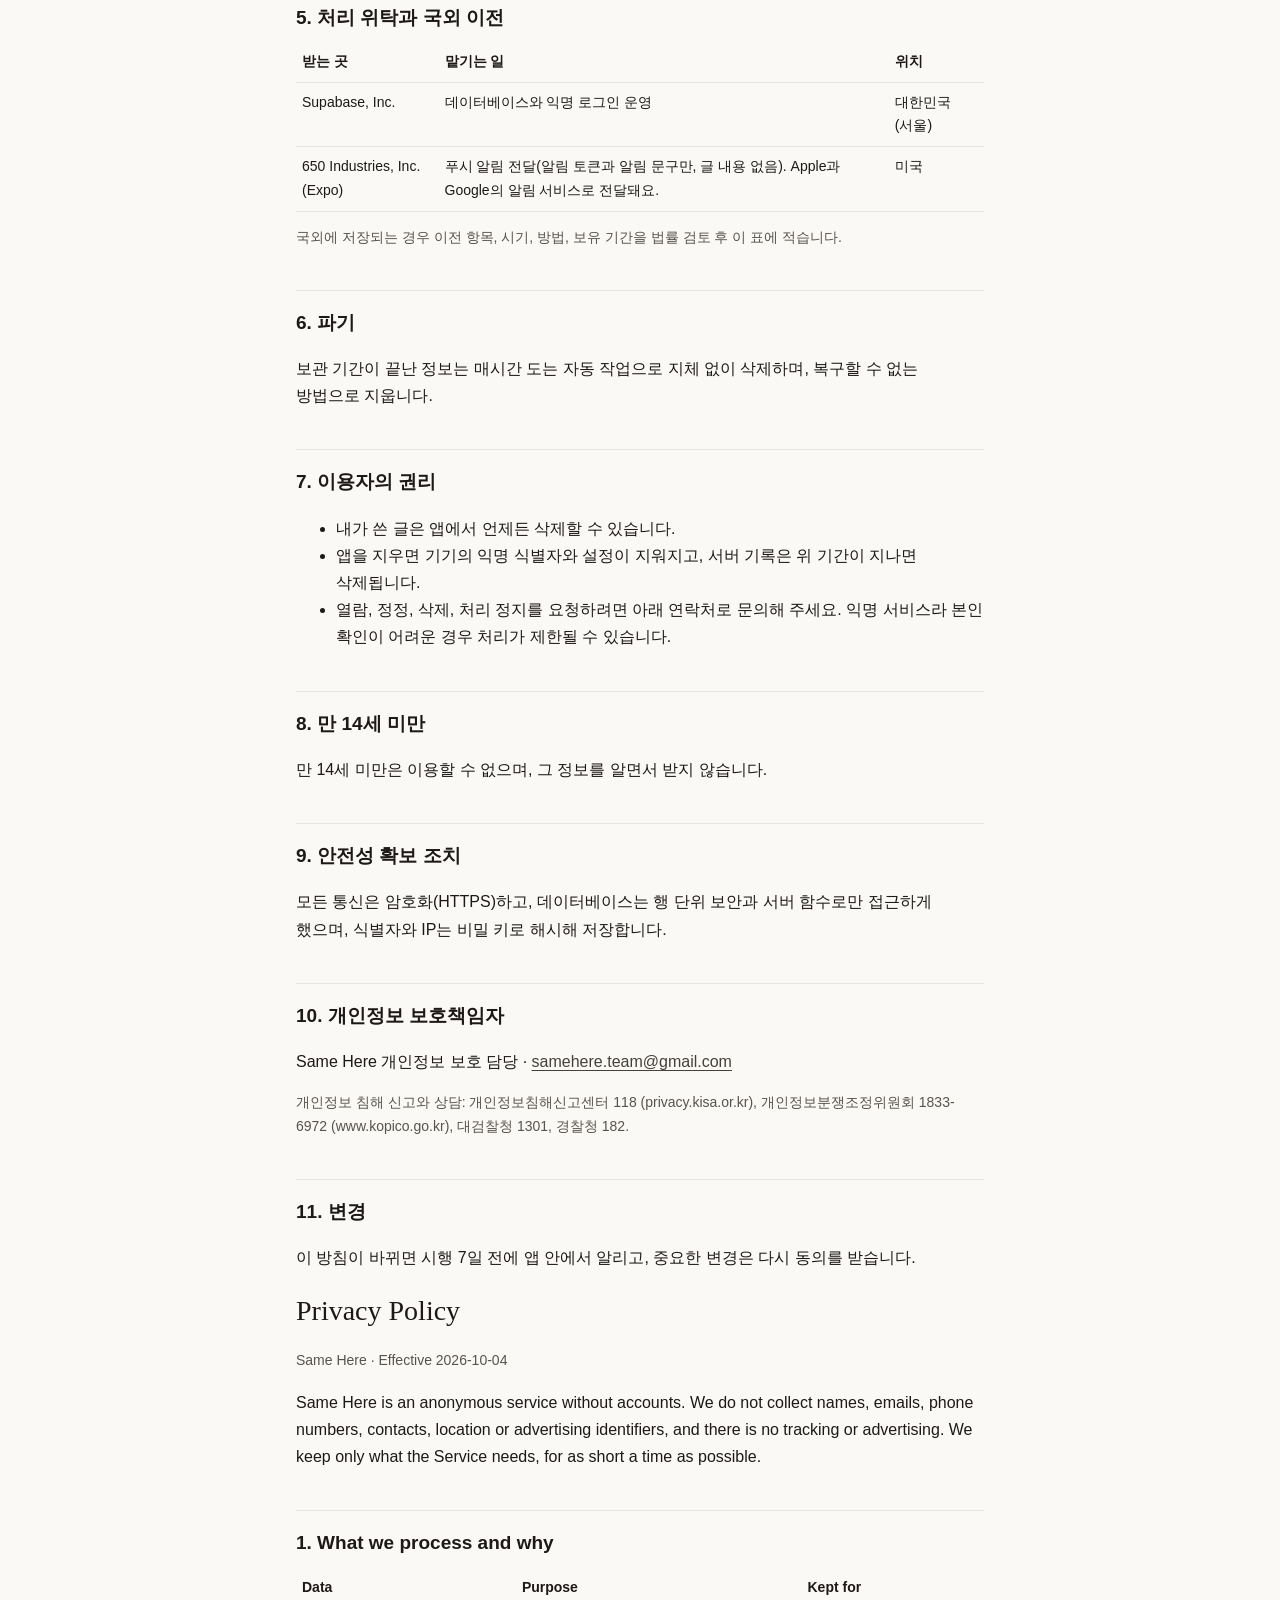
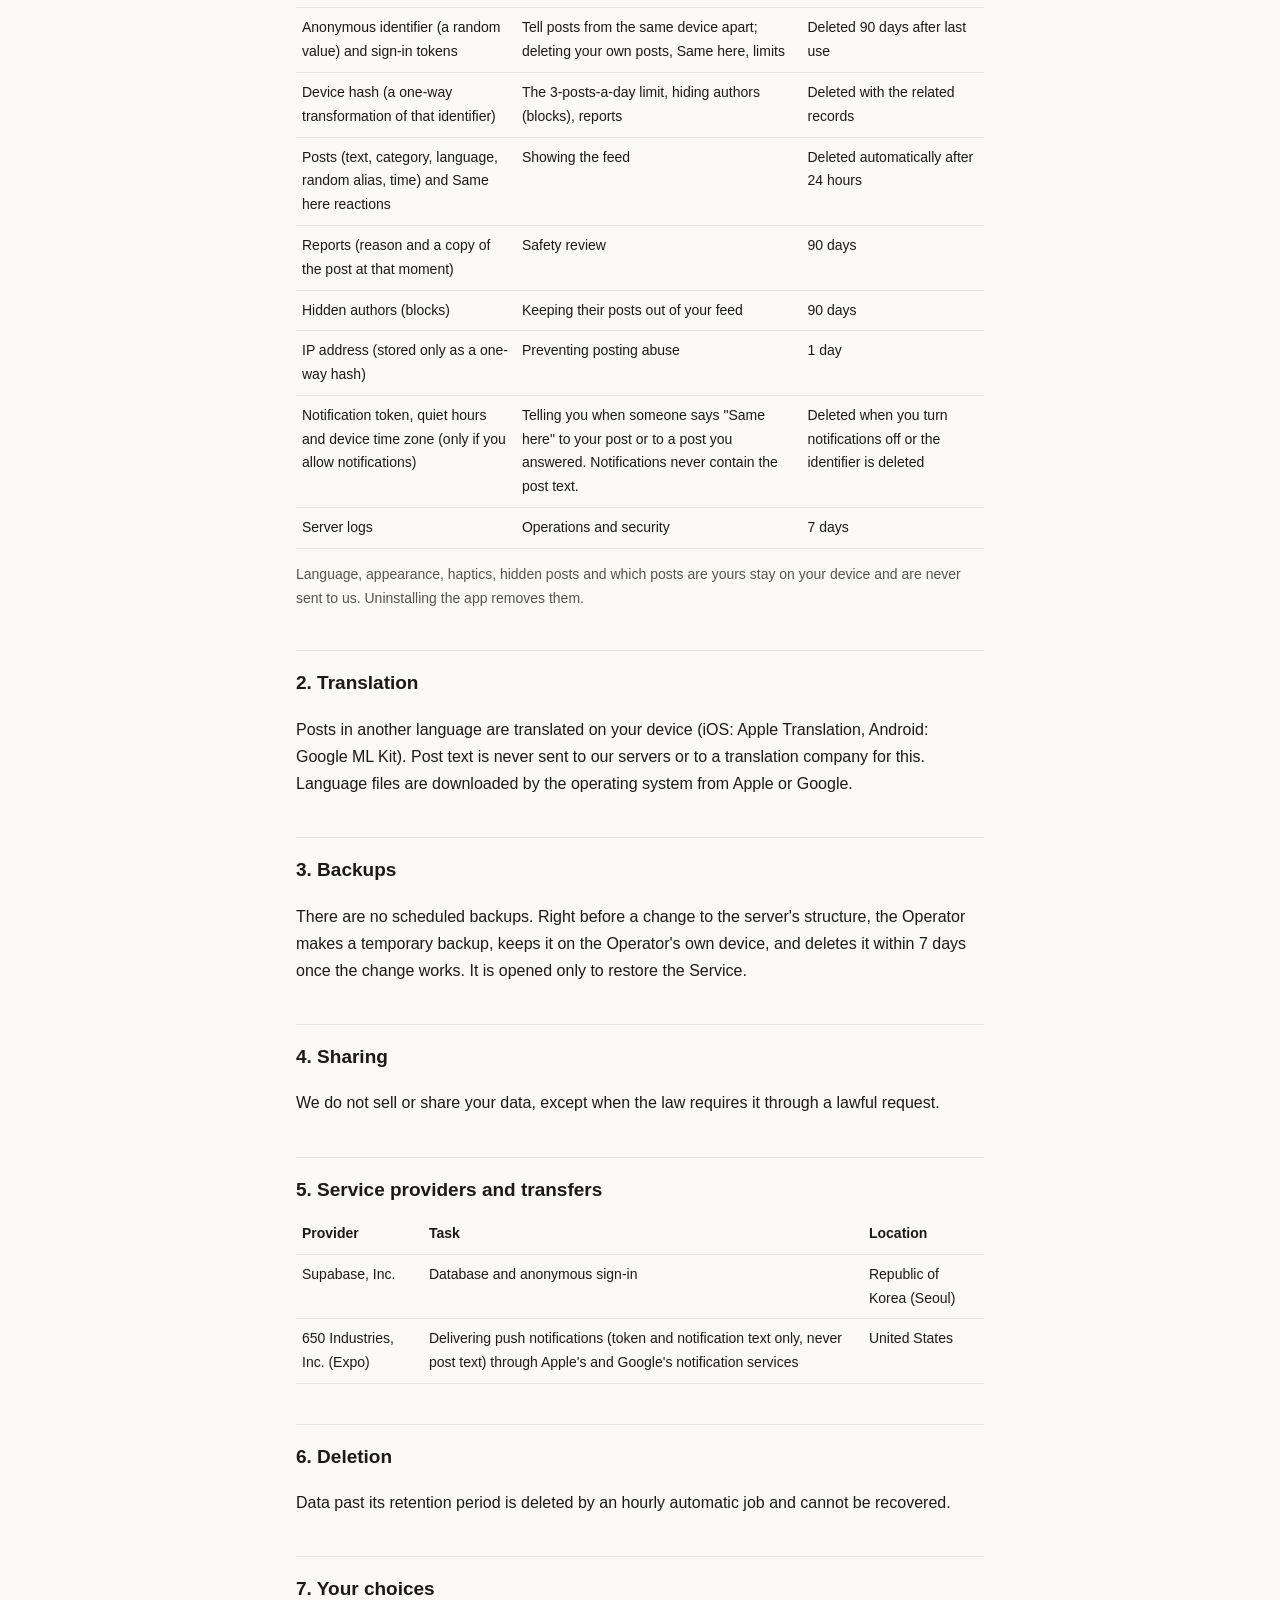
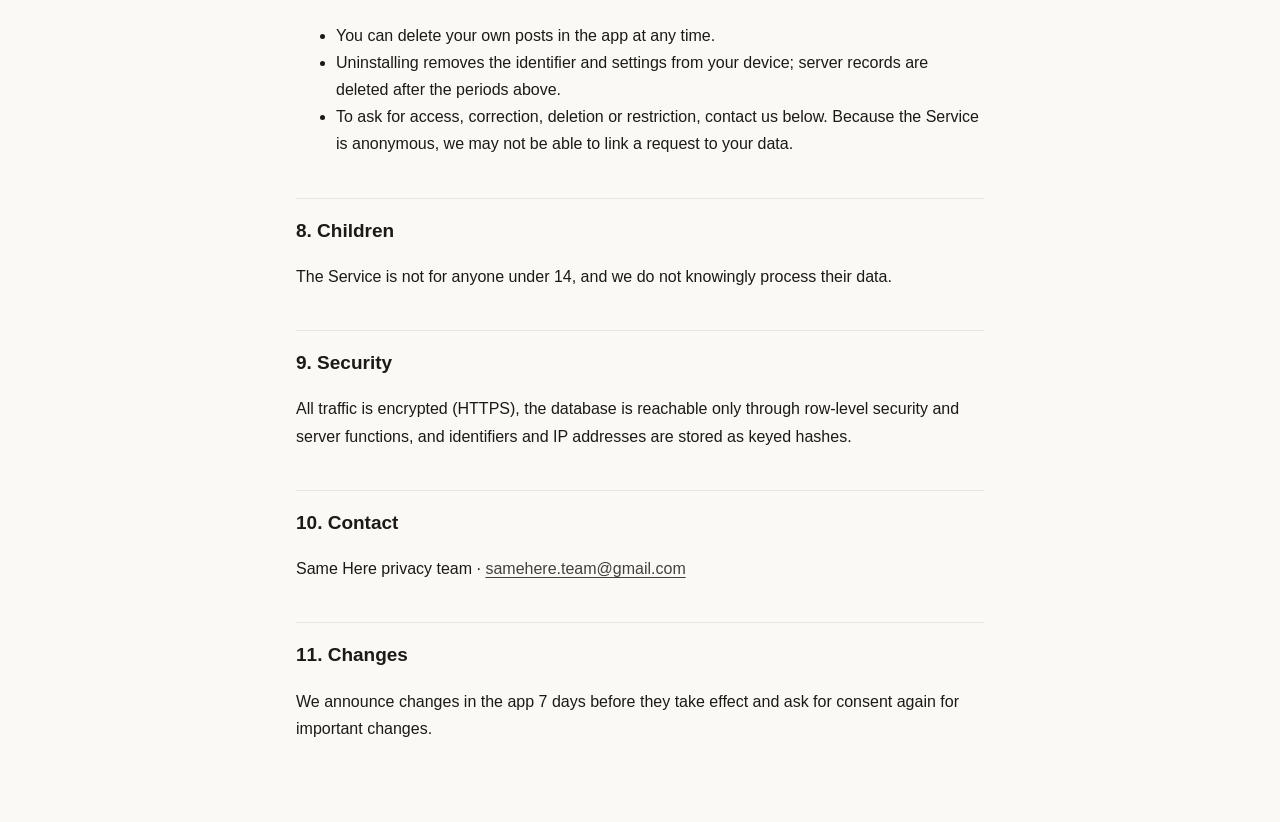
==== commit 99d63278: "Add files via upload" ====
--- a/privacy.html
+++ b/privacy.html
@@ -61,9 +61,10 @@
             <td>1일</td>
           </tr>
           <tr>
-            <td>알림 토큰(알림을 허용한 경우에만)</td>
-            <td>
-              누군가 내 글에 '나도 그래'를 누르면 알림 보내기. 알림에는 글 내용이 들어가지 않아요.
+            <td>알림 토큰과 알림 쉬는 시간, 기기 시간대(알림을 허용한 경우에만)</td>
+            <td>
+              내 글이나 내가 공감한 글에 누군가 '나도 그래'를 누르면 알림 보내기. 알림에는 글 내용이
+              들어가지 않아요.
             </td>
             <td>알림을 끄거나 익명 식별자가 삭제될 때 함께 삭제</td>
           </tr>
@@ -214,10 +215,12 @@
             <td>1 day</td>
           </tr>
           <tr>
-            <td>Notification token (only if you allow notifications)</td>
-            <td>
-              Telling you when someone says "Same here" to your post. Notifications never contain
-              the post text.
+            <td>
+              Notification token, quiet hours and device time zone (only if you allow notifications)
+            </td>
+            <td>
+              Telling you when someone says "Same here" to your post or to a post you answered.
+              Notifications never contain the post text.
             </td>
             <td>Deleted when you turn notifications off or the identifier is deleted</td>
           </tr>
